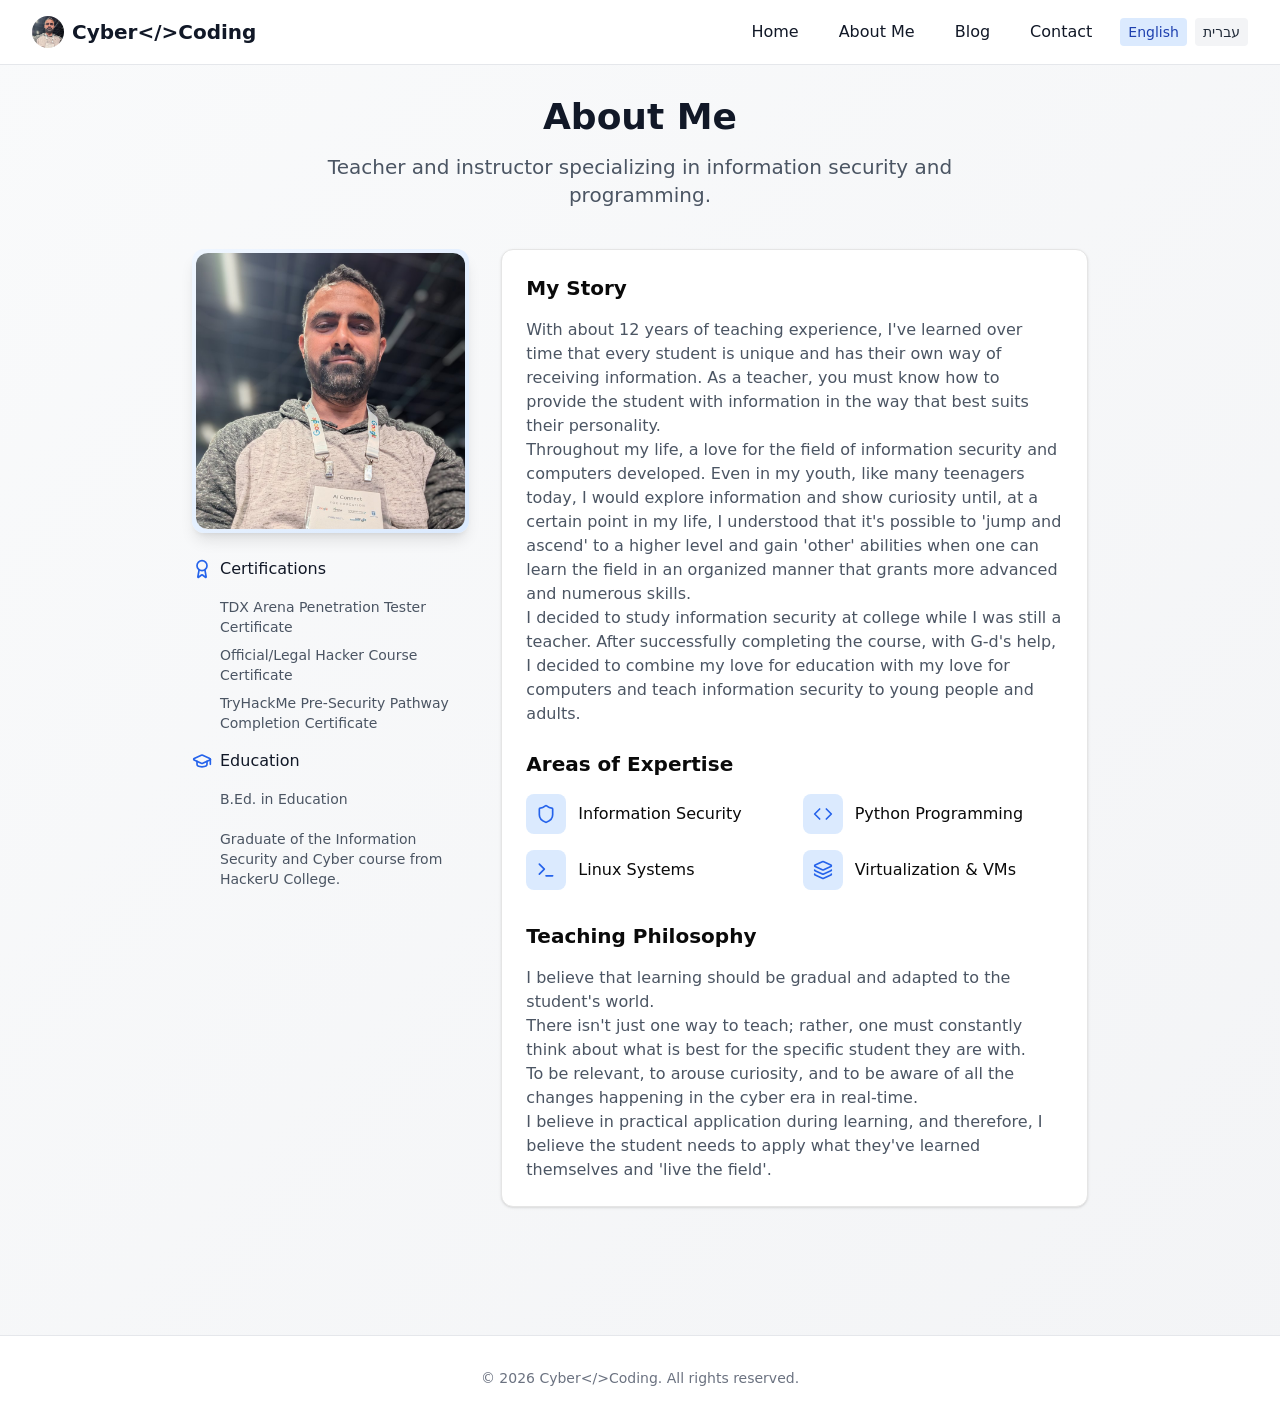
==== AboutMe/index.html @ e267674a "Migrate Cyber</>Coding site from Base44 to GitHub Pages Static HTML/CSS/JS copy of the original Base" ====
<!DOCTYPE html>
<html lang="en">
<head>
  <meta charset="utf-8">
  <meta name="viewport" content="width=device-width, initial-scale=1.0">
  <title>About Me · Cyber&lt;/&gt;Coding</title>
  <meta name="description" content="Private and group lessons in cybersecurity and programming for all ages, through practical training and personal guidance.">
  <meta name="theme-color" content="#2563eb">
  <link rel="icon" type="image/png" href="../assets/img/favicon.png">
  <link rel="apple-touch-icon" href="../assets/img/favicon.png">
  <link rel="stylesheet" href="../assets/css/tailwind.css">
  <link rel="stylesheet" href="../assets/css/site.css">
  <script>
    // Apply the saved language direction before first paint (avoids a flash of LTR in Hebrew).
    try { if (localStorage.getItem("language") === "he") { document.documentElement.dir = "rtl"; document.documentElement.lang = "he"; } } catch (e) {}
  </script>
</head>
<body data-page="AboutMe" data-root="../">
  <div id="app"></div>
  <noscript>Please enable JavaScript to view this site.</noscript>
  <script src="../assets/js/app.js" defer></script>
</body>
</html>
---- assets/css/site.css ----
/* Custom styles from the original site (layout + home page) */
:root { --neon-blue: #00f3ff; }
.neon-text { color: var(--neon-blue); }
@keyframes pulse { 0%, 100% { opacity: 1; } 50% { opacity: .7; } }
.animate-pulse { animation: pulse 3s infinite; }

.glitch-container { position: relative; display: inline-block; }
.glitch-image {
  position: relative;
  animation: breathing 4s ease-in-out infinite, subtle-move 8s ease-in-out infinite;
  transform-origin: center bottom;
}
.glitch-container:hover .glitch-image {
  animation: breathing 2s ease-in-out infinite, head-tilt 3s ease-in-out infinite;
}
@keyframes breathing {
  0%, 100% { transform: scale(1) translateY(0); }
  50% { transform: scale(1.02) translateY(-5px); }
}
@keyframes head-tilt {
  0%, 100% { transform: rotate(0deg) translateX(0); }
  25% { transform: rotate(1deg) translateX(2px); }
  75% { transform: rotate(-1deg) translateX(-2px); }
}
@keyframes subtle-move {
  0%, 100% { transform: translateY(0) translateX(0); }
  25% { transform: translateY(-3px) translateX(2px); }
  50% { transform: translateY(-5px) translateX(0); }
  75% { transform: translateY(-3px) translateX(-2px); }
}
@keyframes blink { 0%, 90%, 100% { opacity: 1; } 95% { opacity: .3; } }

/* Avoid sideways scrolling on small phones */
html, body { overflow-x: hidden; }
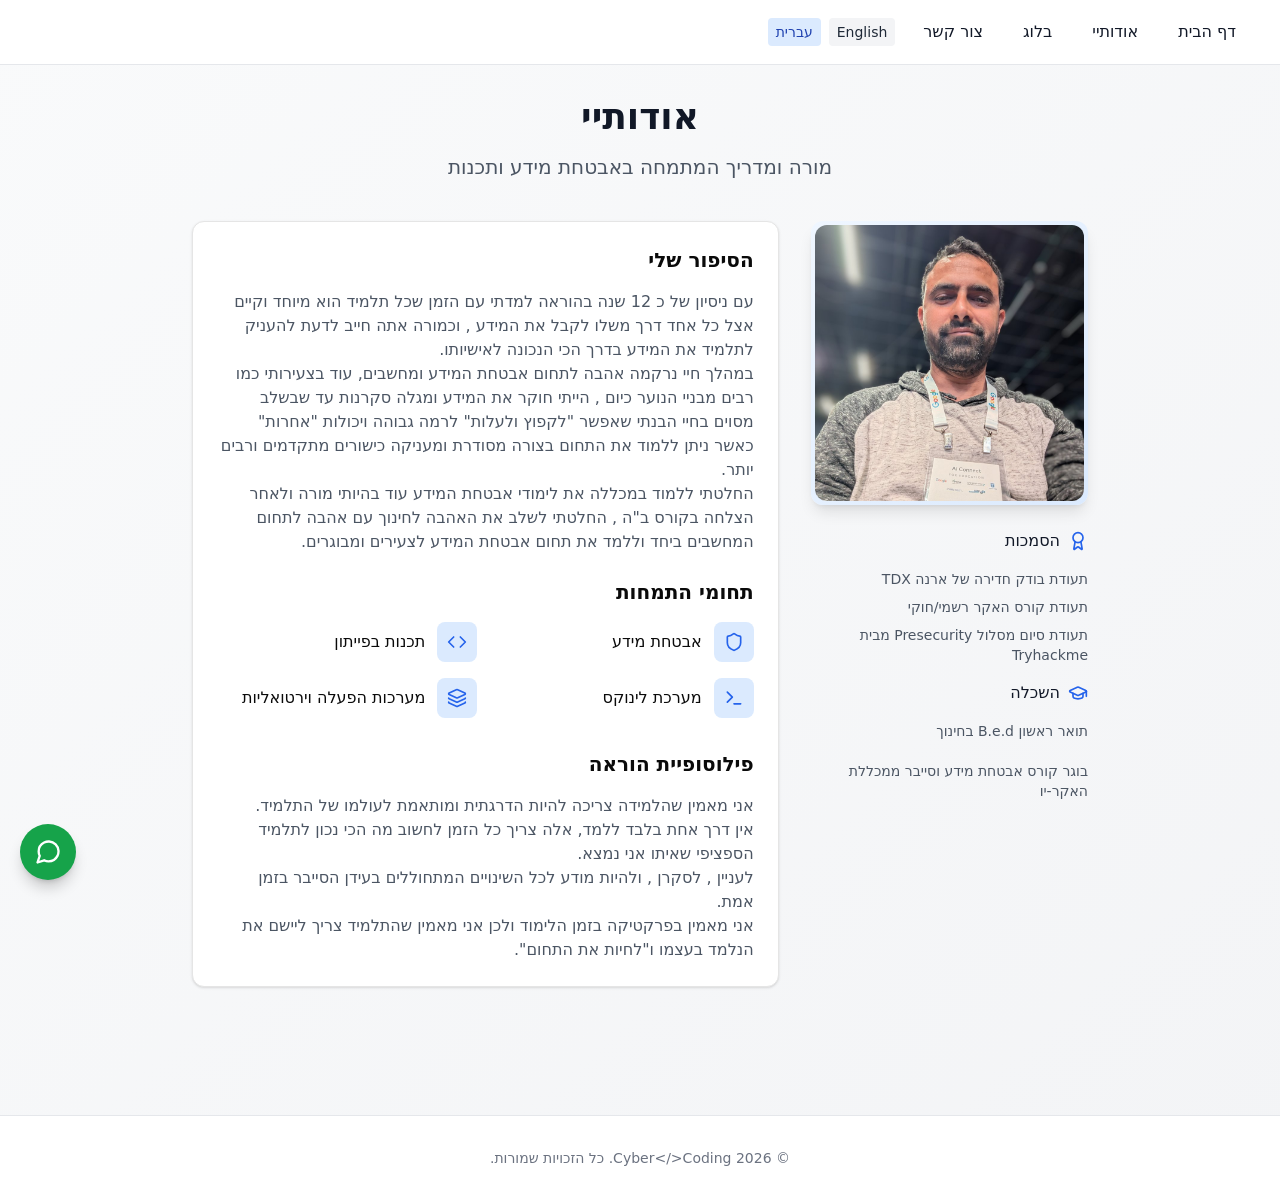
==== commit b2377812: "Default to Hebrew, add link previews and floating WhatsApp button - Hebrew is now the default langua" ====
--- a/AboutMe/index.html
+++ b/AboutMe/index.html
@@ -1,23 +1,39 @@
 <!DOCTYPE html>
-<html lang="en">
+<html lang="he" dir="rtl">
 <head>
   <meta charset="utf-8">
   <meta name="viewport" content="width=device-width, initial-scale=1.0">
-  <title>About Me · Cyber&lt;/&gt;Coding</title>
-  <meta name="description" content="Private and group lessons in cybersecurity and programming for all ages, through practical training and personal guidance.">
+  <title>אודותיי | Cyber&lt;/&gt;Coding</title>
+  <meta name="description" content="מורה עם כ-12 שנות ניסיון בהוראה, בוגר קורס אבטחת מידע וסייבר, המלמד סייבר ותכנות בפייתון לצעירים ומבוגרים.">
+  <link rel="canonical" href="https://t-code-now.github.io/cyber_coding_webpage/AboutMe/">
   <meta name="theme-color" content="#2563eb">
+
+  <!-- Link previews (WhatsApp, Facebook, LinkedIn, X) -->
+  <meta property="og:type" content="website">
+  <meta property="og:site_name" content="Cyber&lt;/&gt;Coding">
+  <meta property="og:locale" content="he_IL">
+  <meta property="og:locale:alternate" content="en_US">
+  <meta property="og:title" content="אודותיי | Cyber&lt;/&gt;Coding">
+  <meta property="og:description" content="מורה עם כ-12 שנות ניסיון בהוראה, בוגר קורס אבטחת מידע וסייבר, המלמד סייבר ותכנות בפייתון לצעירים ומבוגרים.">
+  <meta property="og:url" content="https://t-code-now.github.io/cyber_coding_webpage/AboutMe/">
+  <meta property="og:image" content="https://t-code-now.github.io/cyber_coding_webpage/assets/img/share.jpg">
+  <meta property="og:image:width" content="1200">
+  <meta property="og:image:height" content="630">
+  <meta property="og:image:alt" content="Cyber&lt;/&gt;Coding – עולם התכנות והסייבר">
+  <meta name="twitter:card" content="summary_large_image">
+
   <link rel="icon" type="image/png" href="../assets/img/favicon.png">
   <link rel="apple-touch-icon" href="../assets/img/favicon.png">
   <link rel="stylesheet" href="../assets/css/tailwind.css">
   <link rel="stylesheet" href="../assets/css/site.css">
   <script>
-    // Apply the saved language direction before first paint (avoids a flash of LTR in Hebrew).
-    try { if (localStorage.getItem("language") === "he") { document.documentElement.dir = "rtl"; document.documentElement.lang = "he"; } } catch (e) {}
+    // Hebrew is the default; switch direction before first paint if the visitor chose English.
+    try { if (localStorage.getItem("language") === "en") { document.documentElement.dir = "ltr"; document.documentElement.lang = "en"; } } catch (e) {}
   </script>
 </head>
 <body data-page="AboutMe" data-root="../">
   <div id="app"></div>
-  <noscript>Please enable JavaScript to view this site.</noscript>
+  <noscript>יש להפעיל JavaScript כדי לצפות באתר. Please enable JavaScript to view this site.</noscript>
   <script src="../assets/js/app.js" defer></script>
 </body>
 </html>
--- a/assets/css/site.css
+++ b/assets/css/site.css
@@ -32,3 +32,25 @@
 
 /* Avoid sideways scrolling on small phones */
 html, body { overflow-x: hidden; }
+
+/* Floating WhatsApp button (inset-inline-end puts it on the right in English, left in Hebrew) */
+.whatsapp-float {
+  position: fixed;
+  bottom: 20px;
+  inset-inline-end: 20px;
+  z-index: 50;
+  width: 56px;
+  height: 56px;
+  border-radius: 9999px;
+  background: #16a34a; /* green-600, same as the WhatsApp button on the contact page */
+  color: #fff;
+  display: flex;
+  align-items: center;
+  justify-content: center;
+  box-shadow: 0 10px 15px -3px rgb(0 0 0 / .2), 0 4px 6px -4px rgb(0 0 0 / .2);
+  transition: transform .2s ease, background-color .2s ease;
+}
+.whatsapp-float:hover { background: #15803d; transform: scale(1.08); }
+.whatsapp-float:focus-visible { outline: 3px solid #93c5fd; outline-offset: 3px; }
+/* Keep the footer text clear of the button on phones */
+@media (max-width: 767px) { footer { padding-bottom: 64px; } }
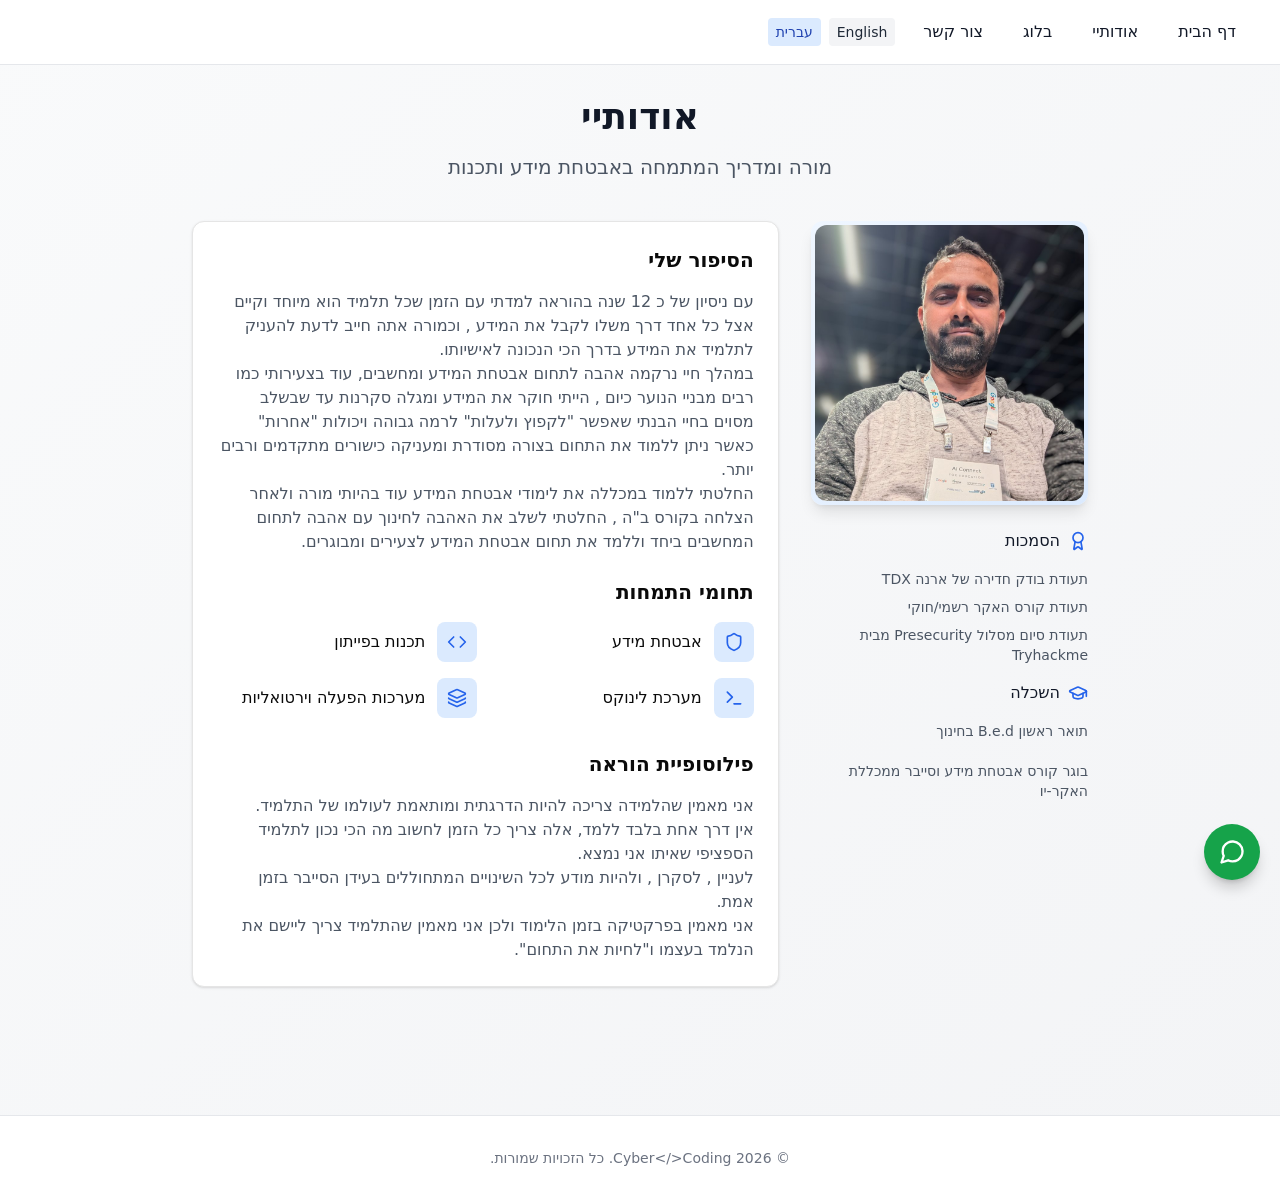
==== commit 4ee6839c: "Preview: Code-Iot clouds behind hero and app promo section Work in progress awaiting approval (not d" ====
--- a/AboutMe/index.html
+++ b/AboutMe/index.html
@@ -16,7 +16,7 @@
   <meta property="og:title" content="אודותיי | Cyber&lt;/&gt;Coding">
   <meta property="og:description" content="מורה עם כ-12 שנות ניסיון בהוראה, בוגר קורס אבטחת מידע וסייבר, המלמד סייבר ותכנות בפייתון לצעירים ומבוגרים.">
   <meta property="og:url" content="https://t-code-now.github.io/cyber_coding_webpage/AboutMe/">
-  <meta property="og:image" content="https://t-code-now.github.io/cyber_coding_webpage/assets/img/share.jpg">
+  <meta property="og:image" content="https://t-code-now.github.io/cyber_coding_webpage/assets/img/og-image.jpg">
   <meta property="og:image:width" content="1200">
   <meta property="og:image:height" content="630">
   <meta property="og:image:alt" content="Cyber&lt;/&gt;Coding – עולם התכנות והסייבר">
@@ -24,6 +24,9 @@
 
   <link rel="icon" type="image/png" href="../assets/img/favicon.png">
   <link rel="apple-touch-icon" href="../assets/img/favicon.png">
+  <link rel="preconnect" href="https://fonts.googleapis.com">
+  <link rel="preconnect" href="https://fonts.gstatic.com" crossorigin>
+  <link rel="stylesheet" href="https://fonts.googleapis.com/css2?family=Fira+Code:wght@500&family=Fredoka:wght@700&display=swap">
   <link rel="stylesheet" href="../assets/css/tailwind.css">
   <link rel="stylesheet" href="../assets/css/site.css">
   <script>
--- a/assets/css/site.css
+++ b/assets/css/site.css
@@ -33,11 +33,11 @@
 /* Avoid sideways scrolling on small phones */
 html, body { overflow-x: hidden; }
 
-/* Floating WhatsApp button (inset-inline-end puts it on the right in English, left in Hebrew) */
+/* Floating WhatsApp button — always bottom-right, in both languages */
 .whatsapp-float {
   position: fixed;
   bottom: 20px;
-  inset-inline-end: 20px;
+  right: 20px;
   z-index: 50;
   width: 56px;
   height: 56px;
@@ -54,3 +54,89 @@
 .whatsapp-float:focus-visible { outline: 3px solid #93c5fd; outline-offset: 3px; }
 /* Keep the footer text clear of the button on phones */
 @media (max-width: 767px) { footer { padding-bottom: 64px; } }
+
+/* ===== Code-Iot look: painted clouds + drifting code words ===== */
+.code-word {
+  position: absolute; top: 100%; white-space: nowrap; direction: ltr;
+  font-family: "Fira Code", ui-monospace, SFMono-Regular, Menlo, monospace; font-weight: 500;
+  color: #24306e; opacity: 0; filter: blur(.6px); text-shadow: 0 0 6px rgba(255, 255, 255, .55);
+  animation: codeRise var(--float-duration, 20s) linear infinite;
+  will-change: transform, opacity;
+}
+@keyframes codeRise {
+  0%   { transform: translateY(0) translateX(0); opacity: 0; }
+  10%  { opacity: .5; }
+  85%  { opacity: .5; }
+  100% { transform: translateY(-760px) translateX(var(--drift, 0)); opacity: 0; }
+}
+@media (prefers-reduced-motion: reduce) {
+  .code-word { animation: none; opacity: .35; top: auto; bottom: calc(var(--y, 30) * 1%); }
+}
+
+/* Hero: clouds behind the character */
+.hero-sky { position: relative; padding: 24px 0; }
+.hero-sky-content { position: relative; z-index: 1; }
+.hero-sky-bg {
+  position: absolute; top: -70px; bottom: -40px; left: 50%; transform: translateX(-50%);
+  width: 100%; overflow: hidden; pointer-events: none;
+  background: #8fb4e6 url("../img/clouds.webp") center / cover no-repeat;
+  /* Long, gradual fade that reaches full transparency before every edge,
+     so the sky melts into the page with no visible border or cut. */
+  -webkit-mask-image: var(--sky-mask); mask-image: var(--sky-mask);
+}
+/* Variant "soft": a gentle patch of sky around the character */
+.hero-sky.soft .hero-sky-bg {
+  width: min(920px, 100%);
+  --sky-mask: radial-gradient(ellipse 50% 50% at 50% 50%,
+    #000 0%, #000 22%, rgba(0,0,0,.8) 40%, rgba(0,0,0,.45) 62%, rgba(0,0,0,.15) 82%, transparent 100%);
+}
+/* Variant "wide": more sky, spreading across the whole width */
+.hero-sky.wide .hero-sky-bg {
+  --sky-mask: radial-gradient(ellipse 50% 50% at 50% 50%,
+    #000 0%, #000 38%, rgba(0,0,0,.8) 55%, rgba(0,0,0,.45) 72%, rgba(0,0,0,.15) 88%, transparent 100%);
+}
+
+/* App promo section */
+.app-promo {
+  position: relative; overflow: hidden; border-radius: 24px;
+  background: #8fb4e6 url("../img/clouds.webp") center / cover no-repeat;
+  box-shadow: 0 25px 50px -12px rgb(0 0 0 / .25);
+}
+.app-promo-bg { position: absolute; inset: 0; overflow: hidden; pointer-events: none; }
+.app-promo-inner {
+  position: relative; z-index: 1; display: grid; gap: 32px; align-items: center;
+  padding: 40px 24px;
+}
+@media (min-width: 768px) { .app-promo-inner { grid-template-columns: 1fr 1.3fr; padding: 56px 48px; } }
+.app-promo-brand { text-align: center; }
+.app-logo-mark {
+  width: 148px; height: 148px; margin: 0 auto 18px; border-radius: 36px; overflow: hidden;
+  background: #1c2753; border: 4px solid #ffc72c;
+  box-shadow: 0 8px 0 #c48a00, 0 0 0 10px rgba(255, 199, 44, .15), 0 18px 40px rgba(5, 10, 30, .5);
+}
+.app-logo-mark img { width: 100%; height: 100%; object-fit: cover; display: block; }
+.app-logo-title {
+  font-family: "Fredoka", "Rubik", system-ui, sans-serif; font-weight: 700; font-size: 46px; line-height: 1.1;
+  color: #ffc72c; text-shadow: 0 3px 0 #1a1f3d, 0 6px 0 rgba(0, 0, 0, .25); direction: ltr;
+}
+.app-promo-card {
+  background: rgba(28, 39, 83, .78); color: #f5f7ff; border: 2px solid rgba(255, 255, 255, .18);
+  border-radius: 20px; padding: 28px; backdrop-filter: blur(6px); -webkit-backdrop-filter: blur(6px);
+}
+.app-badge {
+  display: inline-block; background: #ffc72c; color: #1a1f3d; font-weight: 800; font-size: .85rem;
+  padding: 4px 12px; border-radius: 9999px; margin-bottom: 14px;
+}
+.app-promo-title { font-size: 1.6rem; font-weight: 800; line-height: 1.25; margin-bottom: 10px; }
+.app-promo-desc { color: #d6def8; font-size: 1.05rem; line-height: 1.6; margin-bottom: 14px; }
+.app-promo-list { list-style: none; padding: 0; margin: 0 0 22px; }
+.app-promo-list li { position: relative; padding-inline-start: 28px; margin-bottom: 8px; color: #f5f7ff; }
+.app-promo-list li::before {
+  content: "✓"; position: absolute; inset-inline-start: 0; top: 0; color: #ffc72c; font-weight: 900;
+}
+.app-cta {
+  display: inline-block; background: #ffc72c; color: #1a1f3d; font-weight: 800; letter-spacing: .02em;
+  padding: 12px 26px; border-radius: 14px; box-shadow: 0 4px 0 #c48a00; transition: transform .15s ease, box-shadow .15s ease;
+}
+.app-cta:hover { transform: translateY(1px); box-shadow: 0 3px 0 #c48a00; }
+.app-cta:active { transform: translateY(4px); box-shadow: 0 0 0 #c48a00; }
